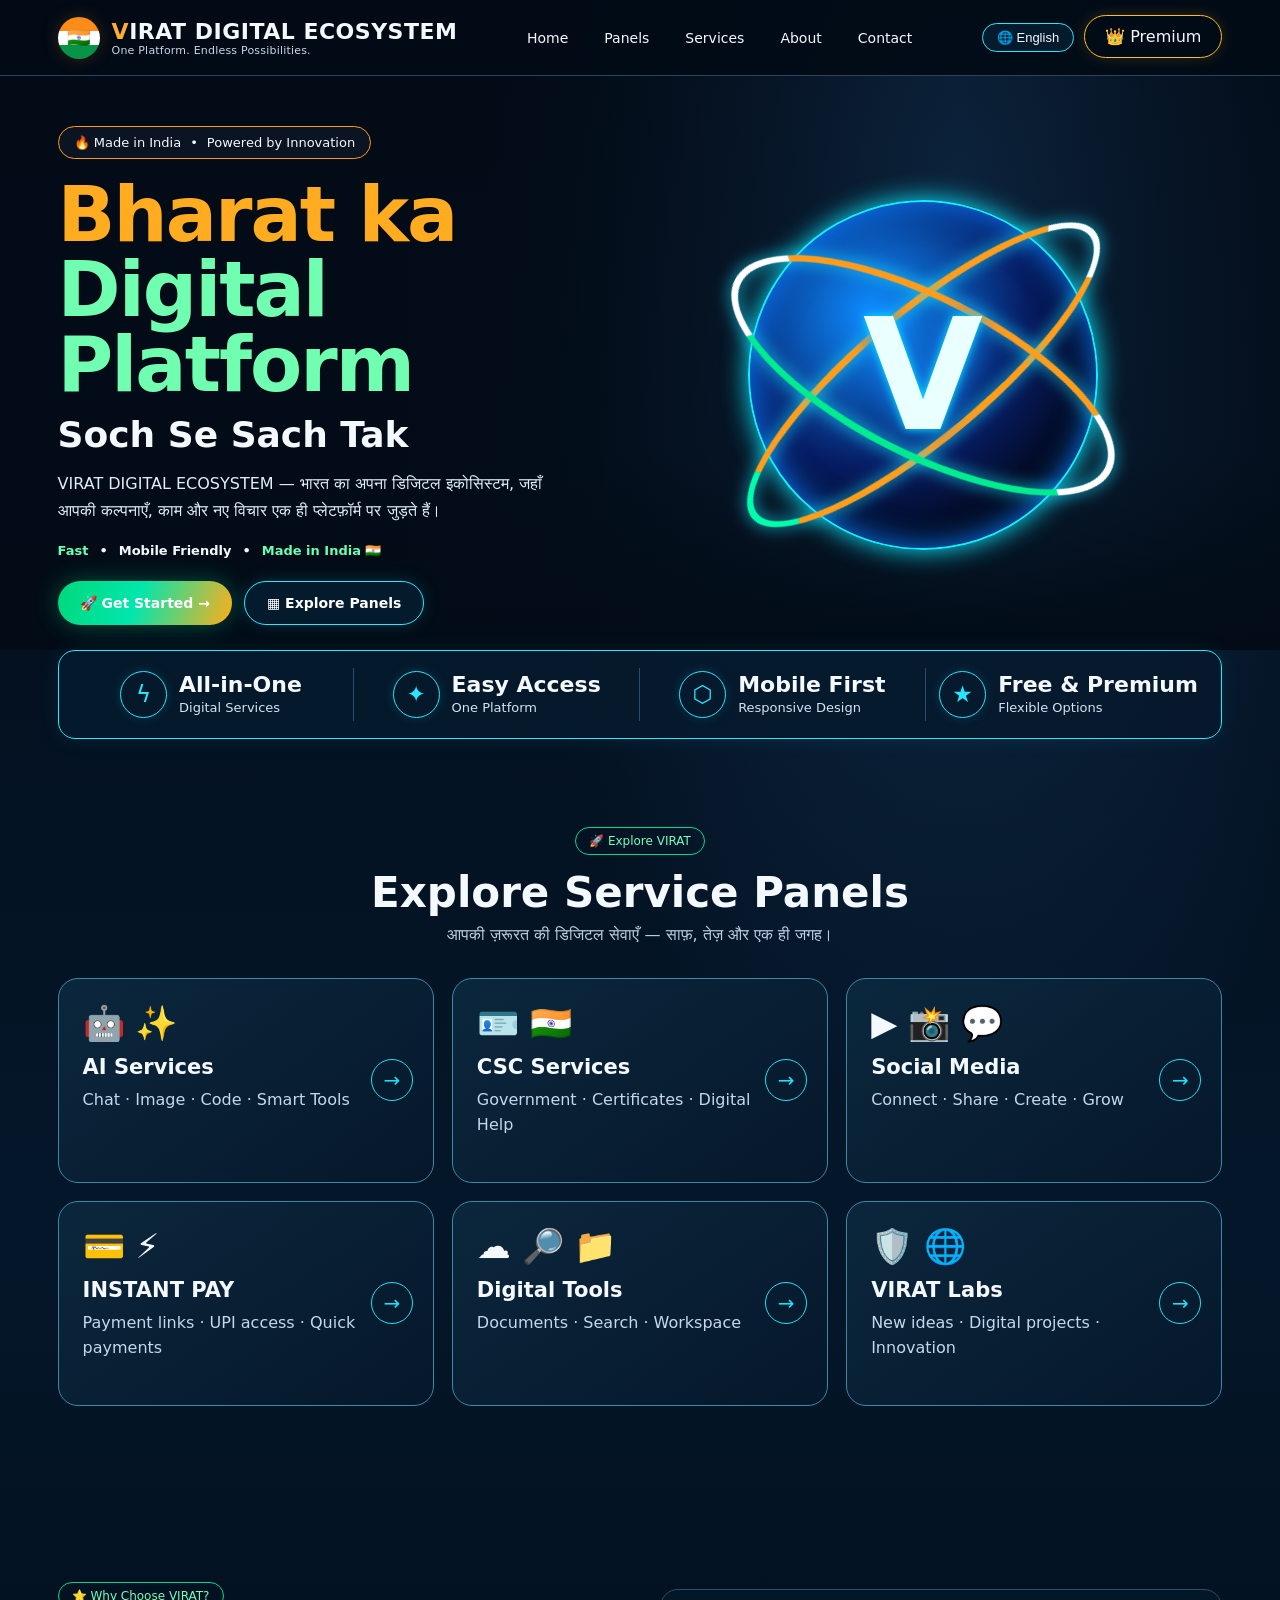
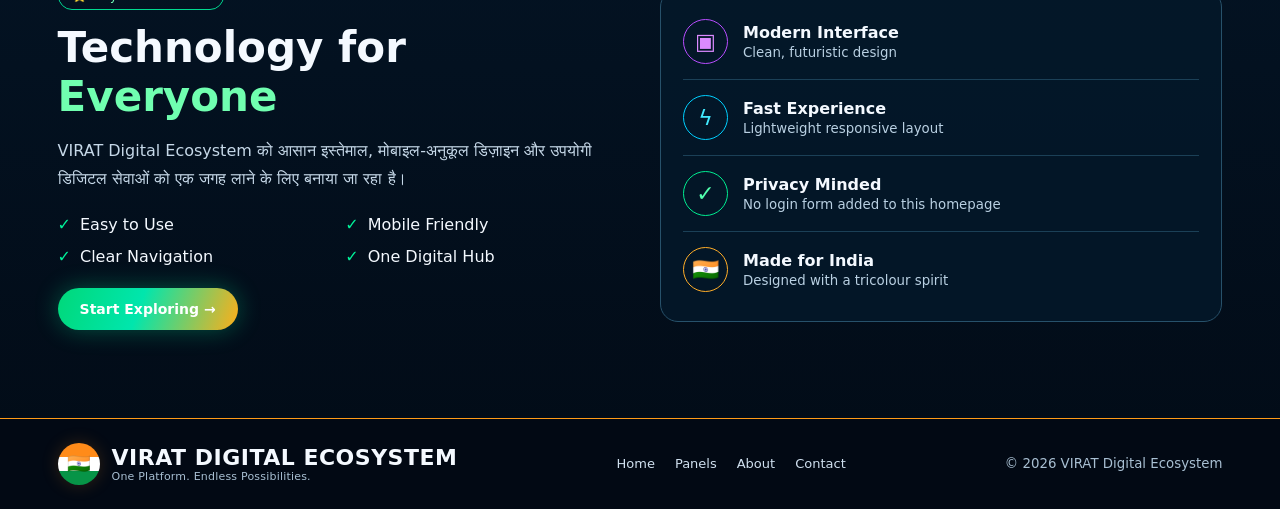
==== index.html @ 37972439 "VIRAT Digital Ecosystem complete setup" ====
<!doctype html>
<html lang="hi">
<head>
<meta charset="utf-8"><meta name="viewport" content="width=device-width, initial-scale=1">
<meta name="theme-color" content="#03101e"><meta name="description" content="VIRAT Digital Ecosystem — One Platform. Endless Possibilities.">
<title>VIRAT DIGITAL ECOSYSTEM | Bharat ka Digital Platform</title>
<link rel="stylesheet" href="css/style.css">
<style>
.lang-btn{border:1px solid var(--cyan);background:#041a2d;color:var(--text);border-radius:20px;padding:6px 14px;font-size:13px;cursor:pointer;margin-right:10px}
.lang-btn:hover{background:var(--cyan);color:#020b16}
</style>
</head>
<body>
<header class="topbar"><a class="brand" href="index.html"><span class="flag">🇮🇳</span><span><strong><span>V</span>IRAT DIGITAL ECOSYSTEM</strong><small>One Platform. Endless Possibilities.</small></span></a><nav class="nav" id="nav"><a href="index.html#home">Home</a><a href="index.html#panels">Panels</a><a href="index.html#services">Services</a><a href="index.html#about">About</a><a href="index.html#contact">Contact</a></nav><div><button class="lang-btn" id="lang-btn">🌐 English</button><a class="premium" href="index.html#panels">👑 Premium</a></div><button class="menu" id="menu" aria-label="Open menu">☰</button></header>
<main>
<section class="hero" id="home"><div class="hero-copy"><div class="tag">🔥 Made in India <span>•</span> Powered by Innovation</div><h1><span class="saffron">Bharat ka</span><br><span class="mint">Digital Platform</span></h1><h2>Soch Se Sach Tak</h2><p class="intro">VIRAT DIGITAL ECOSYSTEM — भारत का अपना डिजिटल इकोसिस्टम, जहाँ आपकी कल्पनाएँ, काम और नए विचार एक ही प्लेटफ़ॉर्म पर जुड़ते हैं।</p><div class="benefits"><span>Fast</span> • <span>Mobile Friendly</span> • <span>Made in India 🇮🇳</span></div><div class="actions"><a class="btn primary" href="#panels">🚀 Get Started →</a><a class="btn" href="#services">▦ Explore Panels</a></div></div><div class="hero-visual" aria-label="VIRAT V orb"><div class="orb"><span>V</span></div></div></section>
<section class="stats" aria-label="Platform highlights"><div class="stat"><span class="stat-icon">ϟ</span><div><strong>All-in-One</strong><small>Digital Services</small></div></div><div class="stat"><span class="stat-icon">✦</span><div><strong>Easy Access</strong><small>One Platform</small></div></div><div class="stat"><span class="stat-icon">⬡</span><div><strong>Mobile First</strong><small>Responsive Design</small></div></div><div class="stat"><span class="stat-icon">★</span><div><strong>Free & Premium</strong><small>Flexible Options</small></div></div></section>
<section class="section" id="panels"><div class="section-heading"><span class="eyebrow">🚀 Explore VIRAT</span><h2>Explore Service Panels</h2><p>आपकी ज़रूरत की डिजिटल सेवाएँ — साफ़, तेज़ और एक ही जगह।</p></div><div class="panels" id="services">
<a class="panel" href="pages/ai.html"><div class="emoji">🤖 ✨</div><h3>AI Services</h3><p>Chat · Image · Code · Smart Tools</p><span class="arrow">→</span></a>
<a class="panel" href="pages/csc.html"><div class="emoji">🪪 🇮🇳</div><h3>CSC Services</h3><p>Government · Certificates · Digital Help</p><span class="arrow">→</span></a>
<a class="panel" href="pages/social.html"><div class="emoji">▶️ 📸 💬</div><h3>Social Media</h3><p>Connect · Share · Create · Grow</p><span class="arrow">→</span></a>
<a class="panel" href="pages/pay.html"><div class="emoji">💳 ⚡</div><h3>INSTANT PAY</h3><p>Payment links · UPI access · Quick payments</p><span class="arrow">→</span></a>
<a class="panel" href="pages/tools.html"><div class="emoji">☁️ 🔎 📁</div><h3>Digital Tools</h3><p>Documents · Search · Workspace</p><span class="arrow">→</span></a>
<a class="panel" href="pages/labs.html"><div class="emoji">🛡️ 🌐</div><h3>VIRAT Labs</h3><p>New ideas · Digital projects · Innovation</p><span class="arrow">→</span></a>
</div></section>
<section class="section" id="about"><div class="about"><div class="about-copy"><span class="eyebrow">⭐ Why Choose VIRAT?</span><h2>Technology for <span class="mint">Everyone</span></h2><p>VIRAT Digital Ecosystem को आसान इस्तेमाल, मोबाइल-अनुकूल डिज़ाइन और उपयोगी डिजिटल सेवाओं को एक जगह लाने के लिए बनाया जा रहा है।</p><div class="checks"><span>Easy to Use</span><span>Mobile Friendly</span><span>Clear Navigation</span><span>One Digital Hub</span></div><a class="btn primary" href="#panels">Start Exploring →</a></div><div class="feature-list"><div class="feature"><span class="feature-icon">▣</span><div><strong>Modern Interface</strong><small>Clean, futuristic design</small></div></div><div class="feature"><span class="feature-icon" style="border-color:#00cfff;color:#42eaff">ϟ</span><div><strong>Fast Experience</strong><small>Lightweight responsive layout</small></div></div><div class="feature"><span class="feature-icon" style="border-color:#00ed91;color:#52ffae">✓</span><div><strong>Privacy Minded</strong><small>No login form added to this homepage</small></div></div><div class="feature"><span class="feature-icon" style="border-color:#ffad28;color:#ffcb58">🇮🇳</span><div><strong>Made for India</strong><small>Designed with a tricolour spirit</small></div></div></div></div></section>
</main><footer class="footer" id="contact"><a class="brand" href="index.html"><span class="flag">🇮🇳</span><span><strong>VIRAT DIGITAL ECOSYSTEM</strong><small>One Platform. Endless Possibilities.</small></span></a><div class="footer-links"><a href="index.html#home">Home</a><a href="index.html#panels">Panels</a><a href="index.html#about">About</a><a href="index.html#contact">Contact</a></div><small>© <span id="year"></span> VIRAT Digital Ecosystem</small></footer>
<script src="js/script.js"></script>
</body></html>
---- css/style.css ----
:root{--bg:#020b16;--panel:rgba(4,24,43,.83);--line:rgba(67,225,255,.58);--cyan:#23e8ff;--green:#00ff91;--saffron:#ff9b18;--text:#f4f9ff;--muted:#bdd0e2}
*{box-sizing:border-box}html{scroll-behavior:smooth}
body{margin:0;background:radial-gradient(ellipse at 75% 12%,#102c4a 0,transparent 35%),linear-gradient(180deg,#020914,#04172a 58%,#020b16);color:var(--text);font-family:system-ui,-apple-system,Segoe UI,Roboto,Arial,sans-serif;overflow-x:hidden}
a{color:inherit;text-decoration:none}
.topbar{height:76px;display:flex;align-items:center;justify-content:space-between;gap:22px;padding:0 clamp(18px,4.5vw,64px);border-bottom:1px solid #29445a;background:#020b16eF;position:sticky;top:0;z-index:10;backdrop-filter:blur(14px)}
.brand{display:flex;align-items:center;gap:12px;white-space:nowrap}
.flag{width:42px;height:42px;border-radius:50%;display:grid;place-items:center;background:linear-gradient(#ff8b19 0 33%,#fff 33% 66%,#079447 66%);box-shadow:0 0 18px #ff8b1833;font-size:19px}
.brand strong{font-size:clamp(15px,1.8vw,22px);letter-spacing:.5px}
.brand small{display:block;font-size:11px;color:#c7d8e8;letter-spacing:.2px}
.brand strong span{color:#ffad31}
.nav{display:flex;align-items:center;gap:clamp(14px,3vw,36px);font-size:14px}
.nav a:hover{color:var(--green)}
.premium{border:1px solid #ffbd28;border-radius:28px;padding:11px 20px;box-shadow:0 0 15px #ffb51e2b;white-space:nowrap}
.menu{display:none;background:none;color:white;border:1px solid #31566d;border-radius:10px;padding:8px 11px;font-size:21px}
.hero{position:relative;min-height:480px;padding:50px clamp(20px,4.5vw,64px) 25px;display:grid;grid-template-columns:1fr 1.08fr;align-items:center;gap:12px;isolation:isolate}
.hero:before{content:"";position:absolute;inset:0;z-index:-2;background:linear-gradient(90deg,#020b16 0%,#020b16e8 32%,#020b1640 75%,#020b16aa),url('assets/tricolor-v-orb.jpg') center/cover no-repeat;opacity:.9}
.hero:after{content:"";position:absolute;inset:0;z-index:-1;background:linear-gradient(180deg,transparent 65%,#020b16 100%)}
.tag{display:inline-flex;align-items:center;gap:9px;border:1px solid #ff9b18;border-radius:30px;padding:8px 15px;background:#101c2b99;font-size:13px;margin-bottom:18px}
.hero h1{font-size:clamp(39px,6.3vw,76px);line-height:.99;margin:0 0 12px;font-weight:850;letter-spacing:-2px}
.saffron{color:#ffac21}.mint{color:#70ffb0}
.hero h2{font-size:clamp(23px,3vw,36px);line-height:1.1;margin:0 0 14px}
.intro{max-width:520px;color:#e1edf7;font-size:16px;line-height:1.7}
.benefits{display:flex;flex-wrap:wrap;gap:11px;font-weight:650;font-size:13px;margin:18px 0 23px}
.benefits span:nth-child(odd){color:#69ffb5}
.actions{display:flex;gap:12px;flex-wrap:wrap}
.btn{display:inline-flex;align-items:center;justify-content:center;gap:10px;border-radius:30px;padding:13px 22px;font-weight:750;font-size:14px;border:1px solid #27e9ff;background:#041a2d;color:white;box-shadow:0 0 18px #13dfff2b}
.btn.primary{background:linear-gradient(110deg,#00d879,#00e6ad 45%,#ffae19);border:0;color:#fff;box-shadow:0 0 24px #00ed9850}
.hero-visual{min-height:310px;display:flex;align-items:center;justify-content:center}
.orb{width:clamp(220px,30vw,350px);aspect-ratio:1;border-radius:50%;display:grid;place-items:center;position:relative;background:radial-gradient(circle at 38% 30%,#0e8cff,#061c63 48%,#02081b 72%);border:2px solid #1aeaff;box-shadow:0 0 26px #0ceaff, inset 0 0 32px #087dff;transform:rotate(-8deg)}
.orb:before,.orb:after{content:"";position:absolute;width:125%;height:34%;border:7px solid #ff9e1b;border-left-color:#00ffad;border-right-color:#f8ffff;border-radius:50%;transform:rotate(-32deg);filter:drop-shadow(0 0 8px #16dfff)}
.orb:after{width:118%;height:43%;border-color:#fff;border-top-color:#ff9c1c;border-bottom-color:#00ec8e;transform:rotate(35deg)}
.orb span{font-size:clamp(90px,15vw,155px);font-weight:900;color:#eaffff;text-shadow:0 0 8px #00eaff,0 0 28px #168bff;z-index:1;transform:rotate(8deg)}
.stats{margin:0 clamp(18px,4.5vw,64px);border:1px solid var(--cyan);border-radius:17px;background:linear-gradient(110deg,#041b2ddd,#06182cdd);box-shadow:0 0 22px #00dfff17;display:grid;grid-template-columns:repeat(4,1fr);padding:17px 10px;position:relative;z-index:2}
.stat{display:flex;align-items:center;justify-content:center;gap:12px;padding:3px 10px;border-right:1px solid #24516a}
.stat:last-child{border:0}
.stat-icon{width:47px;height:47px;border:1px solid var(--cyan);color:var(--cyan);border-radius:50%;display:grid;place-items:center;font-size:23px;box-shadow:0 0 12px #00dfff24}
.stat strong{display:block;font-size:22px}
.stat small{color:#d3e3f2;font-size:13px}
.section{padding:88px clamp(20px,4.5vw,64px)}
.section-heading{text-align:center;margin-bottom:34px}
.eyebrow{color:#72ffb8;border:1px solid #00d890;border-radius:25px;display:inline-block;padding:6px 13px;font-size:12px}
.section h2{font-size:clamp(28px,4vw,42px);margin:13px 0 8px}
.section-heading p{color:var(--muted);margin:0}
.panels{display:grid;grid-template-columns:repeat(3,1fr);gap:18px}
.panel{position:relative;border:1px solid #3a8aa5;border-radius:20px;padding:24px;background:linear-gradient(145deg,#0c2a40d9,#06182bd9);min-height:205px;transition:transform .22s,border-color .22s,box-shadow .22s}
.panel:hover{transform:translateY(-5px);border-color:#23e8ff;box-shadow:0 12px 32px #00cfff1b}
.panel .emoji{font-size:34px;margin-bottom:12px}
.panel h3{margin:0 0 8px;font-size:21px}
.panel p{color:#c5d8e8;line-height:1.6;margin:0;max-width:85%}
.arrow{position:absolute;right:20px;top:50%;transform:translateY(-50%);border:1px solid #20dff5;color:#20dff5;border-radius:50%;width:42px;height:42px;display:grid;place-items:center;font-size:20px}
.about{display:grid;grid-template-columns:1fr 1fr;gap:40px;align-items:center}
.about-copy p{color:#c6d8e8;line-height:1.75}
.checks{display:grid;grid-template-columns:1fr 1fr;gap:13px;margin:22px 0}
.checks span:before{content:'✓';color:#00f39a;font-weight:900;margin-right:9px}
.feature-list{border:1px solid #27516a;border-radius:18px;padding:14px 22px;background:#04182ad9}
.feature{display:flex;gap:15px;align-items:center;padding:15px 0;border-bottom:1px solid #1b4057}
.feature:last-child{border:0}
.feature-icon{width:45px;height:45px;border:1px solid #b84cff;color:#db8aff;border-radius:50%;display:grid;place-items:center;font-size:22px}
.feature strong{display:block}
.feature small{color:#b9d0e2}
.footer{border-top:1px solid #ff9b18;padding:24px clamp(20px,4.5vw,64px);display:flex;justify-content:space-between;align-items:center;gap:20px;flex-wrap:wrap;background:#020914}
.footer-links{display:flex;gap:20px;color:#d0e0ef;font-size:13px}
.footer small{color:#a8bfd2}
.subpage-container{max-width:800px;margin:50px auto;padding:30px;border:1px solid var(--line);border-radius:20px;background:var(--panel);text-align:center}
@media(max-width:760px){.topbar{height:68px}.nav{display:none;position:absolute;top:67px;left:0;right:0;padding:20px;background:#031323;flex-direction:column;align-items:stretch;border-bottom:1px solid #244b62}.nav.open{display:flex}.menu{display:block}.premium{padding:9px 12px;font-size:12px}.hero{grid-template-columns:1fr;padding-top:38px;gap:0}.hero:before{background:linear-gradient(90deg,#020b16d9,#020b1640),url('assets/tricolor-v-orb.jpg') 62% center/auto 100% no-repeat;opacity:.78}.hero-visual{min-height:250px;grid-row:1}.hero-copy{grid-row:2}.orb{width:205px}.orb span{font-size:100px}.stats{grid-template-columns:1fr 1fr;gap:14px;padding:15px 8px}.stat{justify-content:flex-start;border-right:0;padding:5px 8px}.stat-icon{width:39px;height:39px;font-size:18px}.stat strong{font-size:18px}.stat small{font-size:11px}.panels{grid-template-columns:1fr 1fr;gap:12px}.panel{padding:17px;min-height:190px}.panel h3{font-size:17px}.panel p{font-size:13px}.panel .emoji{font-size:29px}.arrow{width:32px;height:32px;right:12px;top:25px;transform:none}.section{padding-top:65px;padding-bottom:65px}.about{grid-template-columns:1fr;gap:24px}.footer{justify-content:center;text-align:center}.footer-links{justify-content:center;flex-wrap:wrap}}
@media(max-width:420px){.brand small{font-size:9px}.flag{width:36px;height:36px}.premium{display:none}.hero h1{letter-spacing:-1px}.panels{grid-template-columns:1fr}.panel{min-height:150px}.panel p{max-width:90%}.checks{grid-template-columns:1fr}.stats{margin-left:12px;margin-right:12px}}
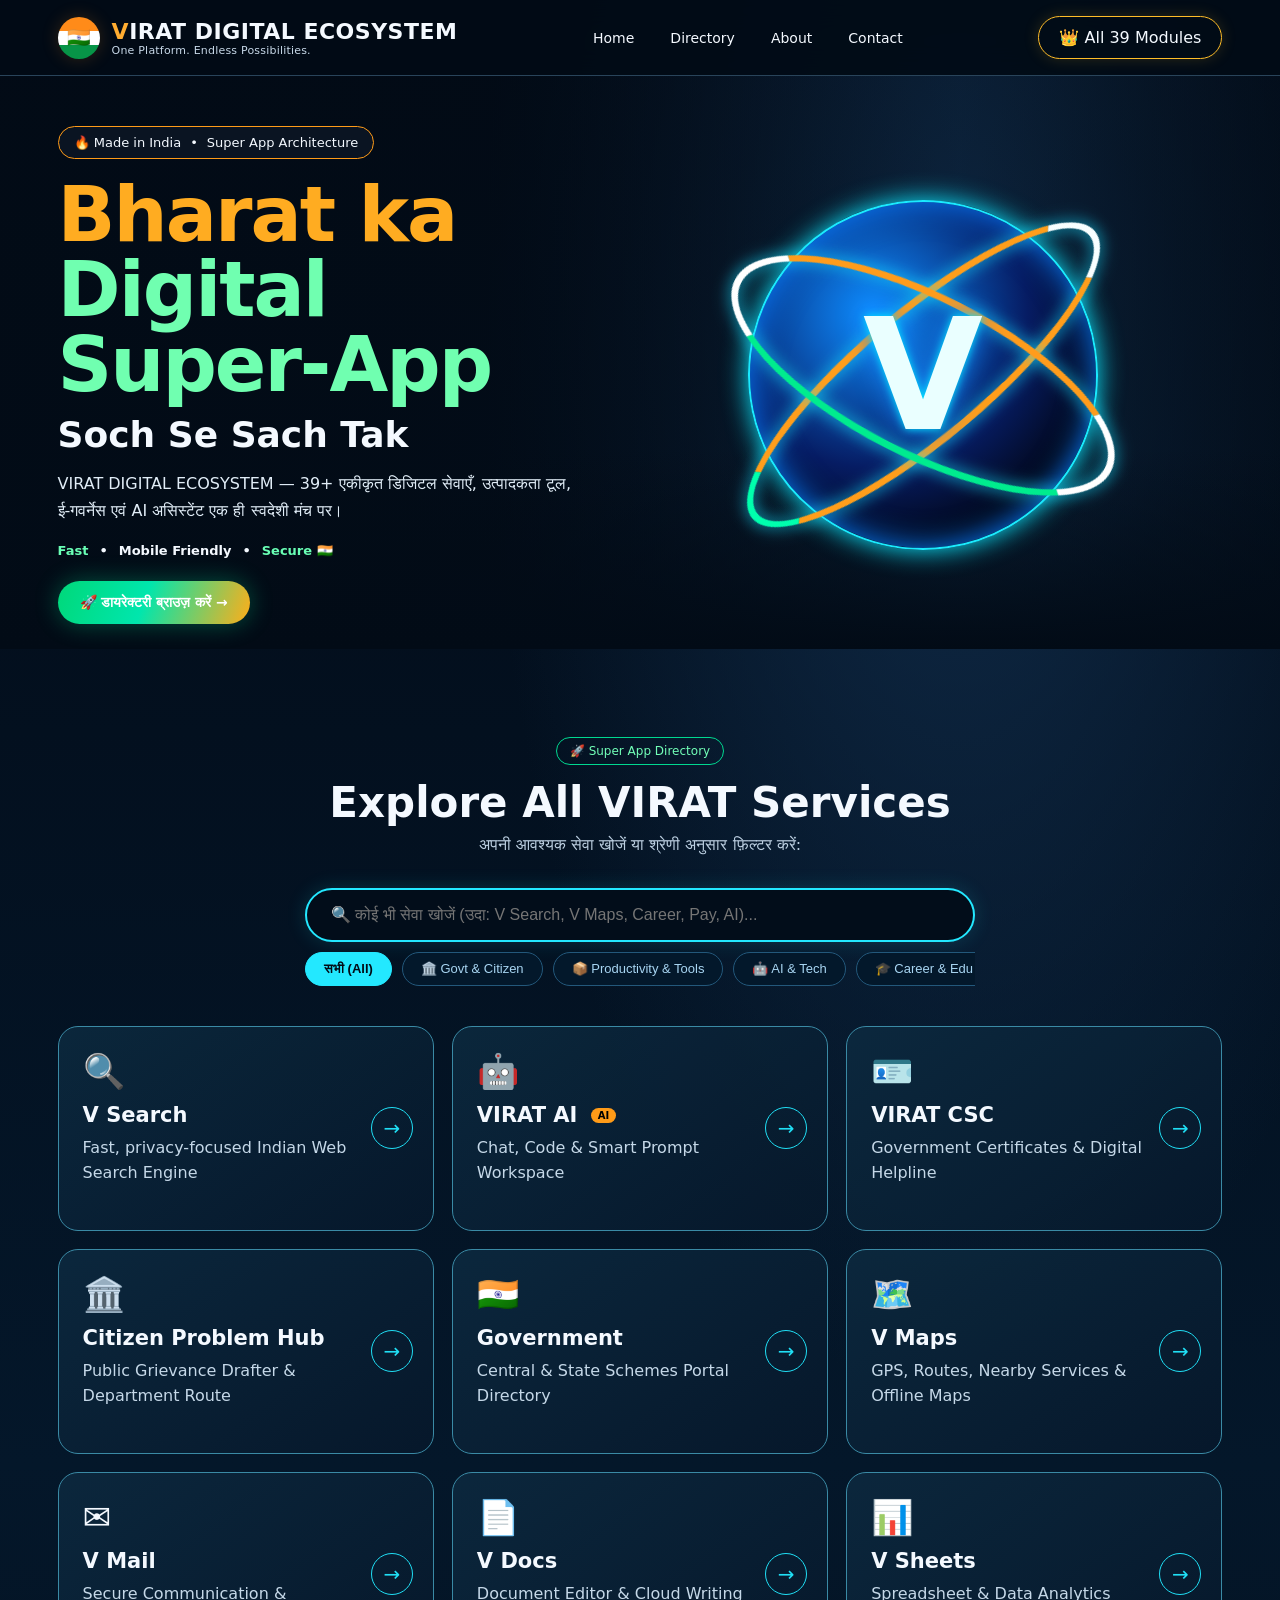
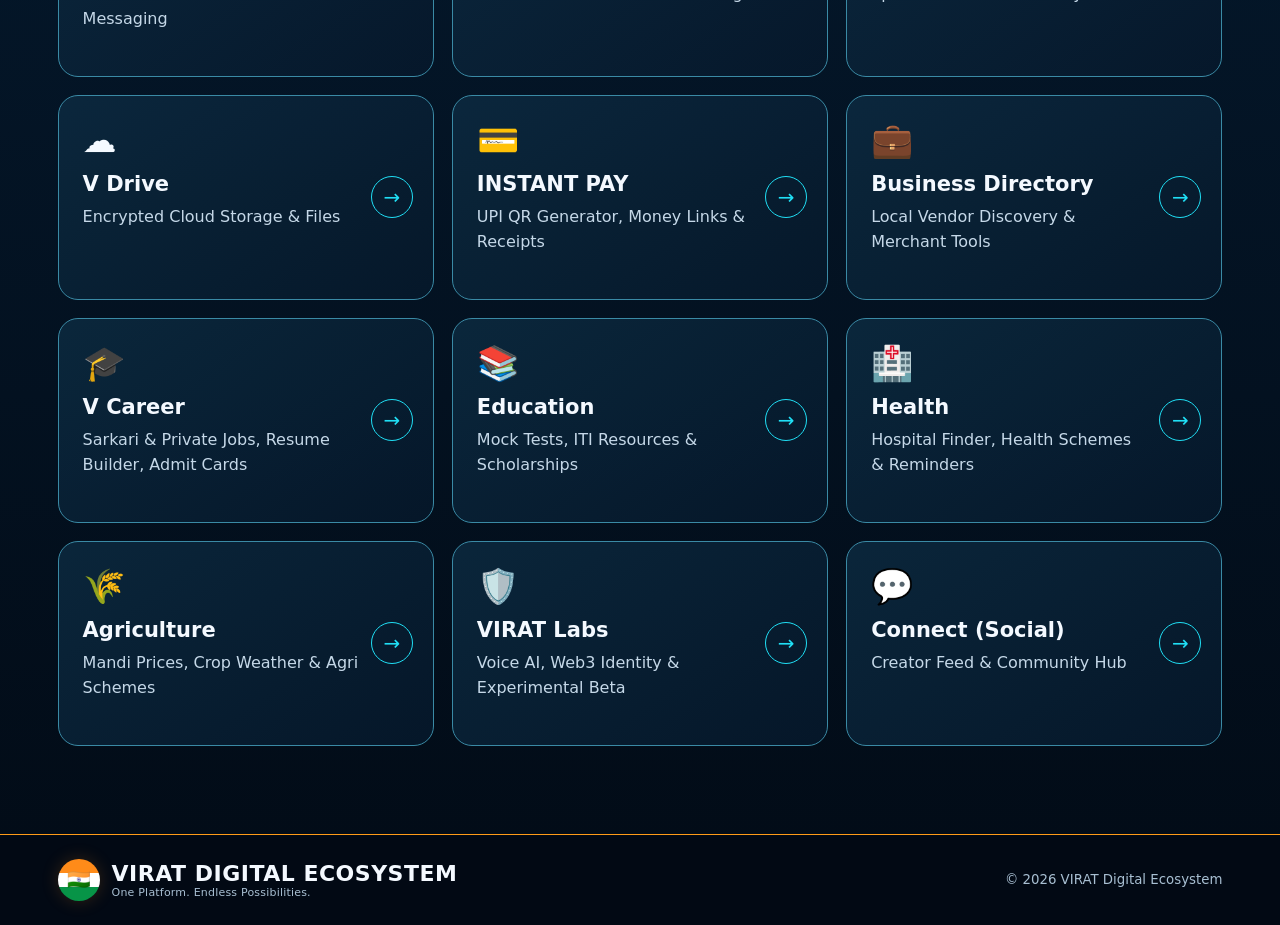
==== commit bc861548: "Added PWA support for Super-App" ====
--- a/index.html
+++ b/index.html
@@ -2,28 +2,76 @@
 <html lang="hi">
 <head>
 <meta charset="utf-8"><meta name="viewport" content="width=device-width, initial-scale=1">
-<meta name="theme-color" content="#03101e"><meta name="description" content="VIRAT Digital Ecosystem — One Platform. Endless Possibilities.">
-<title>VIRAT DIGITAL ECOSYSTEM | Bharat ka Digital Platform</title>
+<meta name="theme-color" content="#03101e">
+<title>VIRAT DIGITAL ECOSYSTEM | Bharat Super App Platform</title>
 <link rel="stylesheet" href="css/style.css">
 <style>
-.lang-btn{border:1px solid var(--cyan);background:#041a2d;color:var(--text);border-radius:20px;padding:6px 14px;font-size:13px;cursor:pointer;margin-right:10px}
-.lang-btn:hover{background:var(--cyan);color:#020b16}
+.search-container{max-width:700px;margin:20px auto 30px;padding:0 15px}
+.main-search{width:100%;padding:16px 24px;border-radius:30px;border:2px solid var(--cyan);background:#020d1a;color:#fff;font-size:16px;outline:none;box-shadow:0 0 20px rgba(35,232,255,0.15)}
+.main-search:focus{box-shadow:0 0 25px rgba(35,232,255,0.35)}
+.cat-bar{display:flex;gap:10px;overflow-x:auto;padding:10px 0;margin-bottom:25px;scrollbar-width:none}
+.cat-btn{border:1px solid #23587b;background:#03182b;color:#a8d5f2;padding:8px 18px;border-radius:20px;white-space:nowrap;font-size:13px;cursor:pointer}
+.cat-btn.active,.cat-btn:hover{background:var(--cyan);color:#020b16;font-weight:700;border-color:var(--cyan)}
+.badge-tag{font-size:10px;background:#ff9b18;color:#000;padding:2px 7px;border-radius:10px;font-weight:700;margin-left:6px;vertical-align:middle}
+#noResult{display:none;text-align:center;padding:30px;color:var(--muted)}
 </style>
 </head>
 <body>
-<header class="topbar"><a class="brand" href="index.html"><span class="flag">🇮🇳</span><span><strong><span>V</span>IRAT DIGITAL ECOSYSTEM</strong><small>One Platform. Endless Possibilities.</small></span></a><nav class="nav" id="nav"><a href="index.html#home">Home</a><a href="index.html#panels">Panels</a><a href="index.html#services">Services</a><a href="index.html#about">About</a><a href="index.html#contact">Contact</a></nav><div><button class="lang-btn" id="lang-btn">🌐 English</button><a class="premium" href="index.html#panels">👑 Premium</a></div><button class="menu" id="menu" aria-label="Open menu">☰</button></header>
+<header class="topbar"><a class="brand" href="index.html"><span class="flag">🇮🇳</span><span><strong><span>V</span>IRAT DIGITAL ECOSYSTEM</strong><small>One Platform. Endless Possibilities.</small></span></a><nav class="nav" id="nav"><a href="index.html#home">Home</a><a href="index.html#panels">Directory</a><a href="index.html#about">About</a><a href="index.html#contact">Contact</a></nav><a class="premium" href="#panels">👑 All 39 Modules</a><button class="menu" id="menu" aria-label="Open menu">☰</button></header>
 <main>
-<section class="hero" id="home"><div class="hero-copy"><div class="tag">🔥 Made in India <span>•</span> Powered by Innovation</div><h1><span class="saffron">Bharat ka</span><br><span class="mint">Digital Platform</span></h1><h2>Soch Se Sach Tak</h2><p class="intro">VIRAT DIGITAL ECOSYSTEM — भारत का अपना डिजिटल इकोसिस्टम, जहाँ आपकी कल्पनाएँ, काम और नए विचार एक ही प्लेटफ़ॉर्म पर जुड़ते हैं।</p><div class="benefits"><span>Fast</span> • <span>Mobile Friendly</span> • <span>Made in India 🇮🇳</span></div><div class="actions"><a class="btn primary" href="#panels">🚀 Get Started →</a><a class="btn" href="#services">▦ Explore Panels</a></div></div><div class="hero-visual" aria-label="VIRAT V orb"><div class="orb"><span>V</span></div></div></section>
-<section class="stats" aria-label="Platform highlights"><div class="stat"><span class="stat-icon">ϟ</span><div><strong>All-in-One</strong><small>Digital Services</small></div></div><div class="stat"><span class="stat-icon">✦</span><div><strong>Easy Access</strong><small>One Platform</small></div></div><div class="stat"><span class="stat-icon">⬡</span><div><strong>Mobile First</strong><small>Responsive Design</small></div></div><div class="stat"><span class="stat-icon">★</span><div><strong>Free & Premium</strong><small>Flexible Options</small></div></div></section>
-<section class="section" id="panels"><div class="section-heading"><span class="eyebrow">🚀 Explore VIRAT</span><h2>Explore Service Panels</h2><p>आपकी ज़रूरत की डिजिटल सेवाएँ — साफ़, तेज़ और एक ही जगह।</p></div><div class="panels" id="services">
-<a class="panel" href="pages/ai.html"><div class="emoji">🤖 ✨</div><h3>AI Services</h3><p>Chat · Image · Code · Smart Tools</p><span class="arrow">→</span></a>
-<a class="panel" href="pages/csc.html"><div class="emoji">🪪 🇮🇳</div><h3>CSC Services</h3><p>Government · Certificates · Digital Help</p><span class="arrow">→</span></a>
-<a class="panel" href="pages/social.html"><div class="emoji">▶️ 📸 💬</div><h3>Social Media</h3><p>Connect · Share · Create · Grow</p><span class="arrow">→</span></a>
-<a class="panel" href="pages/pay.html"><div class="emoji">💳 ⚡</div><h3>INSTANT PAY</h3><p>Payment links · UPI access · Quick payments</p><span class="arrow">→</span></a>
-<a class="panel" href="pages/tools.html"><div class="emoji">☁️ 🔎 📁</div><h3>Digital Tools</h3><p>Documents · Search · Workspace</p><span class="arrow">→</span></a>
-<a class="panel" href="pages/labs.html"><div class="emoji">🛡️ 🌐</div><h3>VIRAT Labs</h3><p>New ideas · Digital projects · Innovation</p><span class="arrow">→</span></a>
-</div></section>
-<section class="section" id="about"><div class="about"><div class="about-copy"><span class="eyebrow">⭐ Why Choose VIRAT?</span><h2>Technology for <span class="mint">Everyone</span></h2><p>VIRAT Digital Ecosystem को आसान इस्तेमाल, मोबाइल-अनुकूल डिज़ाइन और उपयोगी डिजिटल सेवाओं को एक जगह लाने के लिए बनाया जा रहा है।</p><div class="checks"><span>Easy to Use</span><span>Mobile Friendly</span><span>Clear Navigation</span><span>One Digital Hub</span></div><a class="btn primary" href="#panels">Start Exploring →</a></div><div class="feature-list"><div class="feature"><span class="feature-icon">▣</span><div><strong>Modern Interface</strong><small>Clean, futuristic design</small></div></div><div class="feature"><span class="feature-icon" style="border-color:#00cfff;color:#42eaff">ϟ</span><div><strong>Fast Experience</strong><small>Lightweight responsive layout</small></div></div><div class="feature"><span class="feature-icon" style="border-color:#00ed91;color:#52ffae">✓</span><div><strong>Privacy Minded</strong><small>No login form added to this homepage</small></div></div><div class="feature"><span class="feature-icon" style="border-color:#ffad28;color:#ffcb58">🇮🇳</span><div><strong>Made for India</strong><small>Designed with a tricolour spirit</small></div></div></div></div></section>
-</main><footer class="footer" id="contact"><a class="brand" href="index.html"><span class="flag">🇮🇳</span><span><strong>VIRAT DIGITAL ECOSYSTEM</strong><small>One Platform. Endless Possibilities.</small></span></a><div class="footer-links"><a href="index.html#home">Home</a><a href="index.html#panels">Panels</a><a href="index.html#about">About</a><a href="index.html#contact">Contact</a></div><small>© <span id="year"></span> VIRAT Digital Ecosystem</small></footer>
+<section class="hero" id="home"><div class="hero-copy"><div class="tag">🔥 Made in India <span>•</span> Super App Architecture</div><h1><span class="saffron">Bharat ka</span><br><span class="mint">Digital Super-App</span></h1><h2>Soch Se Sach Tak</h2><p class="intro">VIRAT DIGITAL ECOSYSTEM — 39+ एकीकृत डिजिटल सेवाएँ, उत्पादकता टूल, ई-गवर्नेस एवं AI असिस्टेंट एक ही स्वदेशी मंच पर।</p><div class="benefits"><span>Fast</span> • <span>Mobile Friendly</span> • <span>Secure 🇮🇳</span></div><div class="actions"><a class="btn primary" href="#panels">🚀 डायरेक्टरी ब्राउज़ करें →</a></div></div><div class="hero-visual"><div class="orb"><span>V</span></div></div></section>
+
+<section class="section" id="panels">
+<div class="section-heading"><span class="eyebrow">🚀 Super App Directory</span><h2>Explore All VIRAT Services</h2><p>अपनी आवश्यक सेवा खोजें या श्रेणी अनुसार फ़िल्टर करें:</p></div>
+
+<div class="search-container">
+<input type="text" id="moduleSearch" class="main-search" placeholder="🔍 कोई भी सेवा खोजें (उदा: V Search, V Maps, Career, Pay, AI)..." onkeyup="filterModules()">
+<div class="cat-bar">
+<button class="cat-btn active" onclick="filterCategory('all')">सभी (All)</button>
+<button class="cat-btn" onclick="filterCategory('govt')">🏛️ Govt & Citizen</button>
+<button class="cat-btn" onclick="filterCategory('google')">📦 Productivity & Tools</button>
+<button class="cat-btn" onclick="filterCategory('tech')">🤖 AI & Tech</button>
+<button class="cat-btn" onclick="filterCategory('career')">🎓 Career & Edu</button>
+<button class="cat-btn" onclick="filterCategory('fin')">💳 Finance & Business</button>
+</div>
+</div>
+
+<div class="panels" id="services">
+<!-- Core & Search -->
+<a class="panel" data-cat="google" href="pages/search.html"><div class="emoji">🔍</div><h3>V Search</h3><p>Fast, privacy-focused Indian Web Search Engine</p><span class="arrow">→</span></a>
+<a class="panel" data-cat="tech" href="pages/ai.html"><div class="emoji">🤖</div><h3>VIRAT AI <span class="badge-tag">AI</span></h3><p>Chat, Code & Smart Prompt Workspace</p><span class="arrow">→</span></a>
+
+<!-- Govt & Citizen -->
+<a class="panel" data-cat="govt" href="pages/csc.html"><div class="emoji">🪪</div><h3>VIRAT CSC</h3><p>Government Certificates & Digital Helpline</p><span class="arrow">→</span></a>
+<a class="panel" data-cat="govt" href="pages/problem-hub.html"><div class="emoji">🏛️</div><h3>Citizen Problem Hub</h3><p>Public Grievance Drafter & Department Route</p><span class="arrow">→</span></a>
+<a class="panel" data-cat="govt" href="pages/govt.html"><div class="emoji">🇮🇳</div><h3>Government</h3><p>Central & State Schemes Portal Directory</p><span class="arrow">→</span></a>
+
+<!-- Productivity & Google-Style -->
+<a class="panel" data-cat="google" href="pages/maps.html"><div class="emoji">🗺️</div><h3>V Maps</h3><p>GPS, Routes, Nearby Services & Offline Maps</p><span class="arrow">→</span></a>
+<a class="panel" data-cat="google" href="pages/mail.html"><div class="emoji">✉️</div><h3>V Mail</h3><p>Secure Communication & Messaging</p><span class="arrow">→</span></a>
+<a class="panel" data-cat="google" href="pages/docs.html"><div class="emoji">📄</div><h3>V Docs</h3><p>Document Editor & Cloud Writing</p><span class="arrow">→</span></a>
+<a class="panel" data-cat="google" href="pages/sheets.html"><div class="emoji">📊</div><h3>V Sheets</h3><p>Spreadsheet & Data Analytics</p><span class="arrow">→</span></a>
+<a class="panel" data-cat="google" href="pages/drive.html"><div class="emoji">☁️</div><h3>V Drive</h3><p>Encrypted Cloud Storage & Files</p><span class="arrow">→</span></a>
+
+<!-- Finance & Business -->
+<a class="panel" data-cat="fin" href="pages/pay.html"><div class="emoji">💳</div><h3>INSTANT PAY</h3><p>UPI QR Generator, Money Links & Receipts</p><span class="arrow">→</span></a>
+<a class="panel" data-cat="fin" href="pages/business.html"><div class="emoji">💼</div><h3>Business Directory</h3><p>Local Vendor Discovery & Merchant Tools</p><span class="arrow">→</span></a>
+
+<!-- Career & Edu -->
+<a class="panel" data-cat="career" href="pages/career.html"><div class="emoji">🎓</div><h3>V Career</h3><p>Sarkari & Private Jobs, Resume Builder, Admit Cards</p><span class="arrow">→</span></a>
+<a class="panel" data-cat="career" href="pages/education.html"><div class="emoji">📚</div><h3>Education</h3><p>Mock Tests, ITI Resources & Scholarships</p><span class="arrow">→</span></a>
+
+<!-- Health & Agri -->
+<a class="panel" data-cat="govt" href="pages/health.html"><div class="emoji">🏥</div><h3>Health</h3><p>Hospital Finder, Health Schemes & Reminders</p><span class="arrow">→</span></a>
+<a class="panel" data-cat="govt" href="pages/agri.html"><div class="emoji">🌾</div><h3>Agriculture</h3><p>Mandi Prices, Crop Weather & Agri Schemes</p><span class="arrow">→</span></a>
+
+<!-- Tech & Innovation -->
+<a class="panel" data-cat="tech" href="pages/labs.html"><div class="emoji">🛡️</div><h3>VIRAT Labs</h3><p>Voice AI, Web3 Identity & Experimental Beta</p><span class="arrow">→</span></a>
+<a class="panel" data-cat="tech" href="pages/social.html"><div class="emoji">💬</div><h3>Connect (Social)</h3><p>Creator Feed & Community Hub</p><span class="arrow">→</span></a>
+</div>
+<div id="noResult"><p>कोई सेवा नहीं मिली। कृपया दूसरा कीवर्ड खोजें।</p></div>
+</section>
+</main>
+<footer class="footer" id="contact"><a class="brand" href="index.html"><span class="flag">🇮🇳</span><span><strong>VIRAT DIGITAL ECOSYSTEM</strong><small>One Platform. Endless Possibilities.</small></span></a><small>© <span id="year"></span> VIRAT Digital Ecosystem</small></footer>
 <script src="js/script.js"></script>
 </body></html>
--- a/css/style.css
+++ b/css/style.css
@@ -10,6 +10,8 @@
 .brand strong span{color:#ffad31}
 .nav{display:flex;align-items:center;gap:clamp(14px,3vw,36px);font-size:14px}
 .nav a:hover{color:var(--green)}
+.lang-btn{border:1px solid var(--cyan);background:#041a2d;color:var(--text);border-radius:20px;padding:6px 14px;font-size:13px;cursor:pointer;margin-right:10px}
+.lang-btn:hover{background:var(--cyan);color:#020b16}
 .premium{border:1px solid #ffbd28;border-radius:28px;padding:11px 20px;box-shadow:0 0 15px #ffb51e2b;white-space:nowrap}
 .menu{display:none;background:none;color:white;border:1px solid #31566d;border-radius:10px;padding:8px 11px;font-size:21px}
 .hero{position:relative;min-height:480px;padding:50px clamp(20px,4.5vw,64px) 25px;display:grid;grid-template-columns:1fr 1.08fr;align-items:center;gap:12px;isolation:isolate}
@@ -23,7 +25,7 @@
 .benefits{display:flex;flex-wrap:wrap;gap:11px;font-weight:650;font-size:13px;margin:18px 0 23px}
 .benefits span:nth-child(odd){color:#69ffb5}
 .actions{display:flex;gap:12px;flex-wrap:wrap}
-.btn{display:inline-flex;align-items:center;justify-content:center;gap:10px;border-radius:30px;padding:13px 22px;font-weight:750;font-size:14px;border:1px solid #27e9ff;background:#041a2d;color:white;box-shadow:0 0 18px #13dfff2b}
+.btn{display:inline-flex;align-items:center;justify-content:center;gap:10px;border-radius:30px;padding:13px 22px;font-weight:750;font-size:14px;border:1px solid #27e9ff;background:#041a2d;color:white;box-shadow:0 0 18px #13dfff2b;cursor:pointer}
 .btn.primary{background:linear-gradient(110deg,#00d879,#00e6ad 45%,#ffae19);border:0;color:#fff;box-shadow:0 0 24px #00ed9850}
 .hero-visual{min-height:310px;display:flex;align-items:center;justify-content:center}
 .orb{width:clamp(220px,30vw,350px);aspect-ratio:1;border-radius:50%;display:grid;place-items:center;position:relative;background:radial-gradient(circle at 38% 30%,#0e8cff,#061c63 48%,#02081b 72%);border:2px solid #1aeaff;box-shadow:0 0 26px #0ceaff, inset 0 0 32px #087dff;transform:rotate(-8deg)}
@@ -61,6 +63,6 @@
 .footer{border-top:1px solid #ff9b18;padding:24px clamp(20px,4.5vw,64px);display:flex;justify-content:space-between;align-items:center;gap:20px;flex-wrap:wrap;background:#020914}
 .footer-links{display:flex;gap:20px;color:#d0e0ef;font-size:13px}
 .footer small{color:#a8bfd2}
-.subpage-container{max-width:800px;margin:50px auto;padding:30px;border:1px solid var(--line);border-radius:20px;background:var(--panel);text-align:center}
+.subpage-box{max-width:850px;margin:30px auto;padding:25px;border:1px solid var(--line);border-radius:20px;background:var(--panel);text-align:center}
 @media(max-width:760px){.topbar{height:68px}.nav{display:none;position:absolute;top:67px;left:0;right:0;padding:20px;background:#031323;flex-direction:column;align-items:stretch;border-bottom:1px solid #244b62}.nav.open{display:flex}.menu{display:block}.premium{padding:9px 12px;font-size:12px}.hero{grid-template-columns:1fr;padding-top:38px;gap:0}.hero:before{background:linear-gradient(90deg,#020b16d9,#020b1640),url('assets/tricolor-v-orb.jpg') 62% center/auto 100% no-repeat;opacity:.78}.hero-visual{min-height:250px;grid-row:1}.hero-copy{grid-row:2}.orb{width:205px}.orb span{font-size:100px}.stats{grid-template-columns:1fr 1fr;gap:14px;padding:15px 8px}.stat{justify-content:flex-start;border-right:0;padding:5px 8px}.stat-icon{width:39px;height:39px;font-size:18px}.stat strong{font-size:18px}.stat small{font-size:11px}.panels{grid-template-columns:1fr 1fr;gap:12px}.panel{padding:17px;min-height:190px}.panel h3{font-size:17px}.panel p{font-size:13px}.panel .emoji{font-size:29px}.arrow{width:32px;height:32px;right:12px;top:25px;transform:none}.section{padding-top:65px;padding-bottom:65px}.about{grid-template-columns:1fr;gap:24px}.footer{justify-content:center;text-align:center}.footer-links{justify-content:center;flex-wrap:wrap}}
 @media(max-width:420px){.brand small{font-size:9px}.flag{width:36px;height:36px}.premium{display:none}.hero h1{letter-spacing:-1px}.panels{grid-template-columns:1fr}.panel{min-height:150px}.panel p{max-width:90%}.checks{grid-template-columns:1fr}.stats{margin-left:12px;margin-right:12px}}
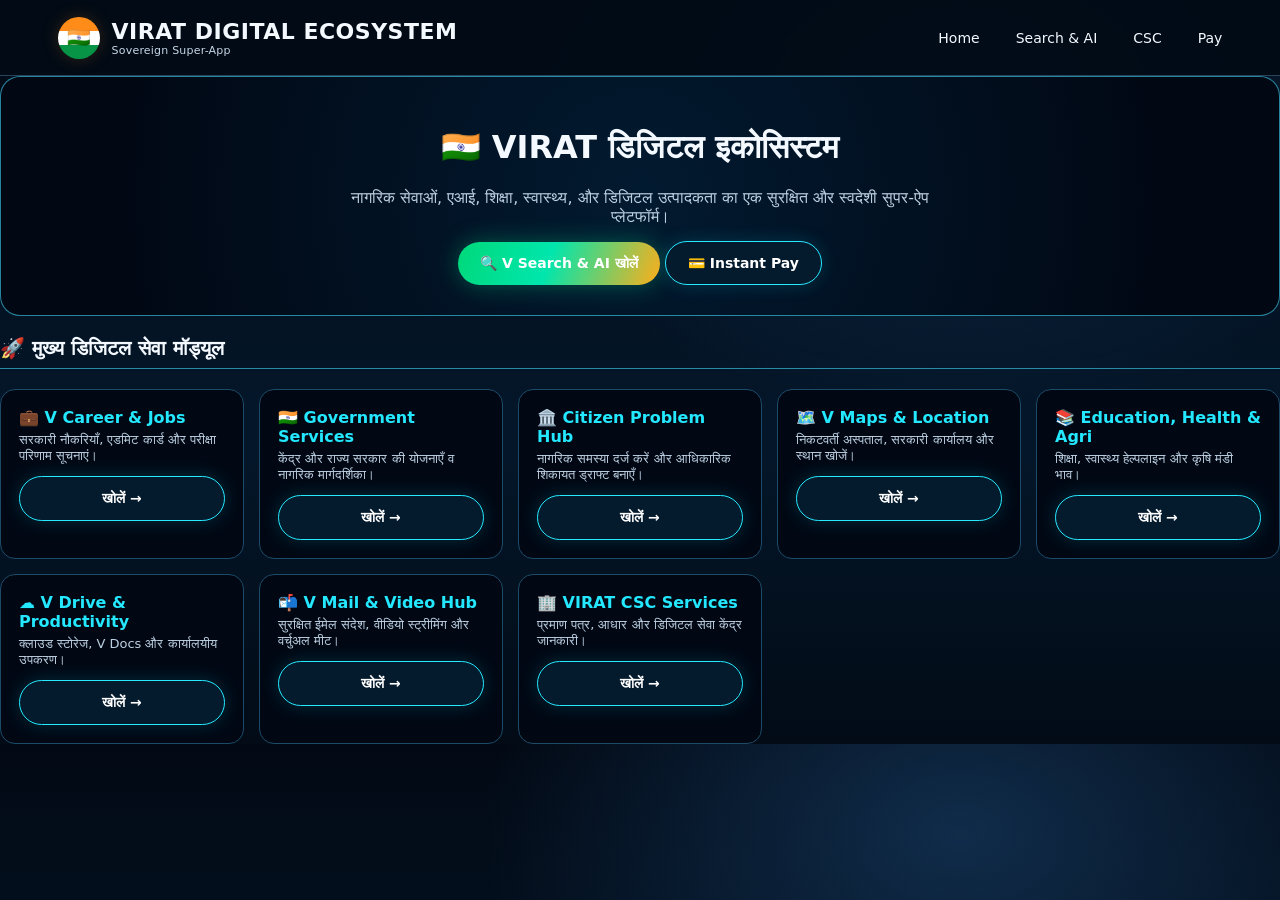
==== commit 7feb80d0: "Completed all modules and finalized master dashboard for VIRAT Ecosystem" ====
--- a/index.html
+++ b/index.html
@@ -2,76 +2,90 @@
 <html lang="hi">
 <head>
 <meta charset="utf-8"><meta name="viewport" content="width=device-width, initial-scale=1">
-<meta name="theme-color" content="#03101e">
-<title>VIRAT DIGITAL ECOSYSTEM | Bharat Super App Platform</title>
+<title>VIRAT Digital Ecosystem</title>
 <link rel="stylesheet" href="css/style.css">
 <style>
-.search-container{max-width:700px;margin:20px auto 30px;padding:0 15px}
-.main-search{width:100%;padding:16px 24px;border-radius:30px;border:2px solid var(--cyan);background:#020d1a;color:#fff;font-size:16px;outline:none;box-shadow:0 0 20px rgba(35,232,255,0.15)}
-.main-search:focus{box-shadow:0 0 25px rgba(35,232,255,0.35)}
-.cat-bar{display:flex;gap:10px;overflow-x:auto;padding:10px 0;margin-bottom:25px;scrollbar-width:none}
-.cat-btn{border:1px solid #23587b;background:#03182b;color:#a8d5f2;padding:8px 18px;border-radius:20px;white-space:nowrap;font-size:13px;cursor:pointer}
-.cat-btn.active,.cat-btn:hover{background:var(--cyan);color:#020b16;font-weight:700;border-color:var(--cyan)}
-.badge-tag{font-size:10px;background:#ff9b18;color:#000;padding:2px 7px;border-radius:10px;font-weight:700;margin-left:6px;vertical-align:middle}
-#noResult{display:none;text-align:center;padding:30px;color:var(--muted)}
+.dashboard-grid{display:grid;grid-template-columns:repeat(auto-fit,minmax(240px,1fr));gap:15px;margin-top:20px;text-align:left}
+.dash-card{border:1px solid #1c4b69;border-radius:15px;padding:18px;background:#010814;transition:0.2s}
+.dash-card:hover{border-color:var(--cyan);transform:translateY(-2px)}
+.dash-card h3{margin:0 0 5px;color:var(--cyan);font-size:16px}
+.dash-card p{font-size:13px;color:var(--muted);margin:0 0 12px}
+.hero-section{text-align:center;padding:30px 10px;background:radial-gradient(circle, #021a30 0%, #010814 80%);border-radius:20px;border:1px solid var(--line);margin-bottom:20px}
 </style>
 </head>
 <body>
-<header class="topbar"><a class="brand" href="index.html"><span class="flag">🇮🇳</span><span><strong><span>V</span>IRAT DIGITAL ECOSYSTEM</strong><small>One Platform. Endless Possibilities.</small></span></a><nav class="nav" id="nav"><a href="index.html#home">Home</a><a href="index.html#panels">Directory</a><a href="index.html#about">About</a><a href="index.html#contact">Contact</a></nav><a class="premium" href="#panels">👑 All 39 Modules</a><button class="menu" id="menu" aria-label="Open menu">☰</button></header>
+<header class="topbar">
+<a class="brand" href="index.html"><span class="flag">🇮🇳</span><span><strong>VIRAT DIGITAL ECOSYSTEM</strong><small>Sovereign Super-App</small></span></a>
+<nav class="nav" id="nav">
+<a href="index.html">Home</a>
+<a href="pages/search-ai.html">Search & AI</a>
+<a href="pages/csc.html">CSC</a>
+<a href="pages/pay.html">Pay</a>
+</nav>
+<button class="menu" id="menu">☰</button>
+</header>
 <main>
-<section class="hero" id="home"><div class="hero-copy"><div class="tag">🔥 Made in India <span>•</span> Super App Architecture</div><h1><span class="saffron">Bharat ka</span><br><span class="mint">Digital Super-App</span></h1><h2>Soch Se Sach Tak</h2><p class="intro">VIRAT DIGITAL ECOSYSTEM — 39+ एकीकृत डिजिटल सेवाएँ, उत्पादकता टूल, ई-गवर्नेस एवं AI असिस्टेंट एक ही स्वदेशी मंच पर।</p><div class="benefits"><span>Fast</span> • <span>Mobile Friendly</span> • <span>Secure 🇮🇳</span></div><div class="actions"><a class="btn primary" href="#panels">🚀 डायरेक्टरी ब्राउज़ करें →</a></div></div><div class="hero-visual"><div class="orb"><span>V</span></div></div></section>
-
-<section class="section" id="panels">
-<div class="section-heading"><span class="eyebrow">🚀 Super App Directory</span><h2>Explore All VIRAT Services</h2><p>अपनी आवश्यक सेवा खोजें या श्रेणी अनुसार फ़िल्टर करें:</p></div>
-
-<div class="search-container">
-<input type="text" id="moduleSearch" class="main-search" placeholder="🔍 कोई भी सेवा खोजें (उदा: V Search, V Maps, Career, Pay, AI)..." onkeyup="filterModules()">
-<div class="cat-bar">
-<button class="cat-btn active" onclick="filterCategory('all')">सभी (All)</button>
-<button class="cat-btn" onclick="filterCategory('govt')">🏛️ Govt & Citizen</button>
-<button class="cat-btn" onclick="filterCategory('google')">📦 Productivity & Tools</button>
-<button class="cat-btn" onclick="filterCategory('tech')">🤖 AI & Tech</button>
-<button class="cat-btn" onclick="filterCategory('career')">🎓 Career & Edu</button>
-<button class="cat-btn" onclick="filterCategory('fin')">💳 Finance & Business</button>
+<div class="hero-section">
+<h1>🇮🇳 VIRAT डिजिटल इकोसिस्टम</h1>
+<p style="color:var(--muted);max-width:600px;margin:10px auto;">नागरिक सेवाओं, एआई, शिक्षा, स्वास्थ्य, और डिजिटल उत्पादकता का एक सुरक्षित और स्वदेशी सुपर-ऐप प्लेटफॉर्म।</p>
+<div style="margin-top:15px;">
+<a href="pages/search-ai.html" class="btn primary">🔍 V Search & AI खोलें</a>
+<a href="pages/pay.html" class="btn">💳 Instant Pay</a>
 </div>
 </div>
 
-<div class="panels" id="services">
-<!-- Core & Search -->
-<a class="panel" data-cat="google" href="pages/search.html"><div class="emoji">🔍</div><h3>V Search</h3><p>Fast, privacy-focused Indian Web Search Engine</p><span class="arrow">→</span></a>
-<a class="panel" data-cat="tech" href="pages/ai.html"><div class="emoji">🤖</div><h3>VIRAT AI <span class="badge-tag">AI</span></h3><p>Chat, Code & Smart Prompt Workspace</p><span class="arrow">→</span></a>
+<h2 style="text-align:left;font-size:20px;border-bottom:1px solid var(--line);padding-bottom:8px;">🚀 मुख्य डिजिटल सेवा मॉड्यूल</h2>
 
-<!-- Govt & Citizen -->
-<a class="panel" data-cat="govt" href="pages/csc.html"><div class="emoji">🪪</div><h3>VIRAT CSC</h3><p>Government Certificates & Digital Helpline</p><span class="arrow">→</span></a>
-<a class="panel" data-cat="govt" href="pages/problem-hub.html"><div class="emoji">🏛️</div><h3>Citizen Problem Hub</h3><p>Public Grievance Drafter & Department Route</p><span class="arrow">→</span></a>
-<a class="panel" data-cat="govt" href="pages/govt.html"><div class="emoji">🇮🇳</div><h3>Government</h3><p>Central & State Schemes Portal Directory</p><span class="arrow">→</span></a>
+<div class="dashboard-grid">
+<div class="dash-card">
+<h3>💼 V Career & Jobs</h3>
+<p>सरकारी नौकरियाँ, एडमिट कार्ड और परीक्षा परिणाम सूचनाएं।</p>
+<a href="pages/career.html" class="btn" style="width:100%;text-align:center;">खोलें →</a>
+</div>
 
-<!-- Productivity & Google-Style -->
-<a class="panel" data-cat="google" href="pages/maps.html"><div class="emoji">🗺️</div><h3>V Maps</h3><p>GPS, Routes, Nearby Services & Offline Maps</p><span class="arrow">→</span></a>
-<a class="panel" data-cat="google" href="pages/mail.html"><div class="emoji">✉️</div><h3>V Mail</h3><p>Secure Communication & Messaging</p><span class="arrow">→</span></a>
-<a class="panel" data-cat="google" href="pages/docs.html"><div class="emoji">📄</div><h3>V Docs</h3><p>Document Editor & Cloud Writing</p><span class="arrow">→</span></a>
-<a class="panel" data-cat="google" href="pages/sheets.html"><div class="emoji">📊</div><h3>V Sheets</h3><p>Spreadsheet & Data Analytics</p><span class="arrow">→</span></a>
-<a class="panel" data-cat="google" href="pages/drive.html"><div class="emoji">☁️</div><h3>V Drive</h3><p>Encrypted Cloud Storage & Files</p><span class="arrow">→</span></a>
+<div class="dash-card">
+<h3>🇮🇳 Government Services</h3>
+<p>केंद्र और राज्य सरकार की योजनाएँ व नागरिक मार्गदर्शिका।</p>
+<a href="pages/gov.html" class="btn" style="width:100%;text-align:center;">खोलें →</a>
+</div>
 
-<!-- Finance & Business -->
-<a class="panel" data-cat="fin" href="pages/pay.html"><div class="emoji">💳</div><h3>INSTANT PAY</h3><p>UPI QR Generator, Money Links & Receipts</p><span class="arrow">→</span></a>
-<a class="panel" data-cat="fin" href="pages/business.html"><div class="emoji">💼</div><h3>Business Directory</h3><p>Local Vendor Discovery & Merchant Tools</p><span class="arrow">→</span></a>
+<div class="dash-card">
+<h3>🏛️ Citizen Problem Hub</h3>
+<p>नागरिक समस्या दर्ज करें और आधिकारिक शिकायत ड्राफ्ट बनाएँ।</p>
+<a href="pages/problem-hub.html" class="btn" style="width:100%;text-align:center;">खोलें →</a>
+</div>
 
-<!-- Career & Edu -->
-<a class="panel" data-cat="career" href="pages/career.html"><div class="emoji">🎓</div><h3>V Career</h3><p>Sarkari & Private Jobs, Resume Builder, Admit Cards</p><span class="arrow">→</span></a>
-<a class="panel" data-cat="career" href="pages/education.html"><div class="emoji">📚</div><h3>Education</h3><p>Mock Tests, ITI Resources & Scholarships</p><span class="arrow">→</span></a>
+<div class="dash-card">
+<h3>🗺️ V Maps & Location</h3>
+<p>निकटवर्ती अस्पताल, सरकारी कार्यालय और स्थान खोजें।</p>
+<a href="pages/maps.html" class="btn" style="width:100%;text-align:center;">खोलें →</a>
+</div>
 
-<!-- Health & Agri -->
-<a class="panel" data-cat="govt" href="pages/health.html"><div class="emoji">🏥</div><h3>Health</h3><p>Hospital Finder, Health Schemes & Reminders</p><span class="arrow">→</span></a>
-<a class="panel" data-cat="govt" href="pages/agri.html"><div class="emoji">🌾</div><h3>Agriculture</h3><p>Mandi Prices, Crop Weather & Agri Schemes</p><span class="arrow">→</span></a>
+<div class="dash-card">
+<h3>📚 Education, Health & Agri</h3>
+<p>शिक्षा, स्वास्थ्य हेल्पलाइन और कृषि मंडी भाव।</p>
+<a href="pages/edu-health-agri.html" class="btn" style="width:100%;text-align:center;">खोलें →</a>
+</div>
 
-<!-- Tech & Innovation -->
-<a class="panel" data-cat="tech" href="pages/labs.html"><div class="emoji">🛡️</div><h3>VIRAT Labs</h3><p>Voice AI, Web3 Identity & Experimental Beta</p><span class="arrow">→</span></a>
-<a class="panel" data-cat="tech" href="pages/social.html"><div class="emoji">💬</div><h3>Connect (Social)</h3><p>Creator Feed & Community Hub</p><span class="arrow">→</span></a>
+<div class="dash-card">
+<h3>☁️ V Drive & Productivity</h3>
+<p>क्लाउड स्टोरेज, V Docs और कार्यालयीय उपकरण।</p>
+<a href="pages/productivity.html" class="btn" style="width:100%;text-align:center;">खोलें →</a>
 </div>
-<div id="noResult"><p>कोई सेवा नहीं मिली। कृपया दूसरा कीवर्ड खोजें।</p></div>
-</section>
+
+<div class="dash-card">
+<h3>📬 V Mail & Video Hub</h3>
+<p>सुरक्षित ईमेल संदेश, वीडियो स्ट्रीमिंग और वर्चुअल मीट।</p>
+<a href="pages/communication.html" class="btn" style="width:100%;text-align:center;">खोलें →</a>
+</div>
+
+<div class="dash-card">
+<h3>🏢 VIRAT CSC Services</h3>
+<p>प्रमाण पत्र, आधार और डिजिटल सेवा केंद्र जानकारी।</p>
+<a href="pages/csc.html" class="btn" style="width:100%;text-align:center;">खोलें →</a>
+</div>
+</div>
+
 </main>
-<footer class="footer" id="contact"><a class="brand" href="index.html"><span class="flag">🇮🇳</span><span><strong>VIRAT DIGITAL ECOSYSTEM</strong><small>One Platform. Endless Possibilities.</small></span></a><small>© <span id="year"></span> VIRAT Digital Ecosystem</small></footer>
 <script src="js/script.js"></script>
 </body></html>
